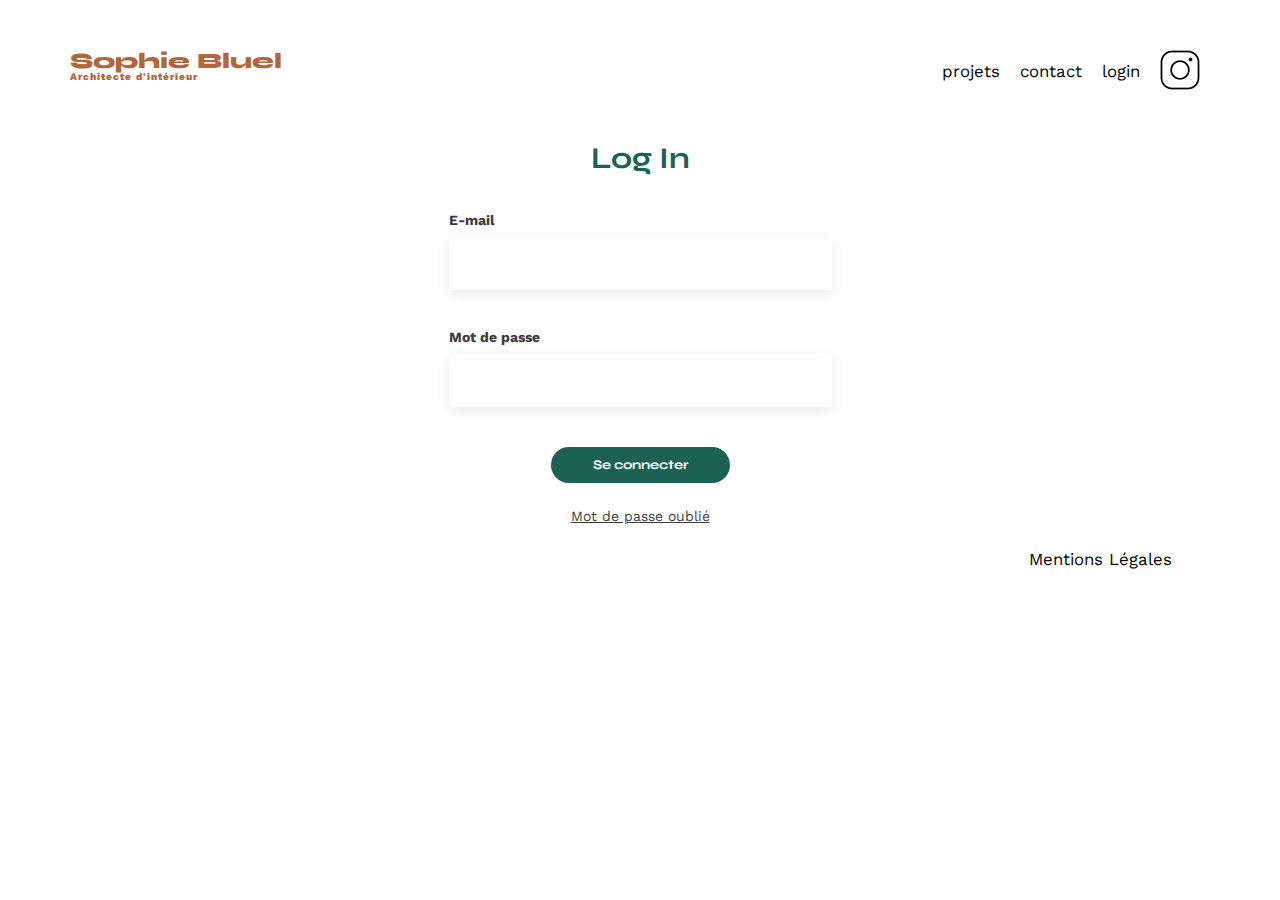
==== FrontEnd/login.html @ d12fe67e "Début du P3" ====
<!DOCTYPE html>
<html lang="fr">
<head>
	<meta charset="UTF-8">
	<title>Login - Sophie Bluel - Architecte d'intérieur</title>
	<meta name="viewport" content="width=device-width, initial-scale=1.0">
	<link rel="preconnect" href="https://fonts.googleapis.com">
	<link rel="preconnect" href="https://fonts.gstatic.com" crossorigin>
	<link href="https://fonts.googleapis.com/css2?family=Syne:wght@700;800&family=Work+Sans&display=swap" rel="stylesheet">
	<meta name="description" content="">
	<link rel="stylesheet" href="./assets/style.css">
	<link rel="stylesheet" href="./assets/login.css">
</head>

<body>
    <header>
        <h1>Sophie Bluel <span>Architecte d'intérieur</span></h1>
	    <nav>
		    <ul>
			    <li>projets</li>
			    <li>contact</li>
			    <li>login</li>
			    <li><img src="./assets/icons/instagram.png" alt="Instagram"></li>
		    </ul>
	    </nav>
    </header>

    <main>
		<div class="connection">
        	<h2>Log In</h2>
			<form action="#" method="post">
				<label for="email">E-mail</label>
				<input type="email" name="email" id="email">
				<label for="password">Mot de passe</label>
				<input type="password" name="password" id="password">
				<input type="submit" value="Se connecter">
			</form>
        	<a href="#" class="oubliMdp">Mot de passe oublié</a>
		</div>
    </main>

    <footer>
        <nav>
            <ul>
                <li>Mentions Légales</li>
            </ul>
        </nav>
    </footer>
</body>
</html>
---- FrontEnd/assets/style.css ----
/* http://meyerweb.com/eric/tools/css/reset/
   v2.0 | 20110126
   License: none (public domain)
*/

html, body, div, span, applet, object, iframe,
h1, h2, h3, h4, h5, h6, p, blockquote, pre,
a, abbr, acronym, address, big, cite, code,
del, dfn, em, img, ins, kbd, q, s, samp,
small, strike, strong, sub, sup, tt, var,
b, u, i, center,
dl, dt, dd, ol, ul, li,
fieldset, form, label, legend,
table, caption, tbody, tfoot, thead, tr, th, td,
article, aside, canvas, details, embed,
figure, figcaption, footer, header, hgroup,
menu, nav, output, ruby, section, summary,
time, mark, audio, video {
	margin: 0;
	padding: 0;
	border: 0;
	font-size: 100%;
	font: inherit;
	vertical-align: baseline;
}
/* HTML5 display-role reset for older browsers */
article, aside, details, figcaption, figure,
footer, header, hgroup, menu, nav, section {
	display: block;
}
body {
	line-height: 1;
}
ol, ul {
	list-style: none;
}
blockquote, q {
	quotes: none;
}
blockquote:before, blockquote:after,
q:before, q:after {
	content: '';
	content: none;
}
table {
	border-collapse: collapse;
	border-spacing: 0;
}
/** end reset css**/
body {
	max-width: 1140px;
	margin:auto;
	font-family: 'Work Sans' ;
	font-size: 14px;
}
header {
	display: flex;
	justify-content: space-between;
	margin: 50px 0
}
section {
	margin: 50px 0
}

h1{
	display: flex;
	flex-direction: column;
	font-family: 'Syne';
	font-size: 22px;
	font-weight: 800;
	color: #B1663C
}

h1 > span {
	font-family: 'Work Sans';
	font-size:10px;
	letter-spacing: 0.1em;
;
}

h2{
	font-family: 'Syne';
	font-weight: 700;
	font-size: 30px;
	color: #1D6154
}
nav ul {
	display: flex;
	align-items: center;
	list-style-type: none;

}
nav li {
	padding: 0 10px;
	font-size: 1.2em;
}

li:hover {
	color: #B1663C;
}
#introduction {
	display: flex;
	align-items: center;
}
#introduction figure {
	flex: 1
}
#introduction img {
	display: block;
	margin: auto;
	width: 80%;
}

#introduction article {
	flex: 1
}
#introduction h2 {
	margin-bottom: 1em;
}

#introduction p {
	margin-bottom: 0.5em;
}
#portfolio h2 {
	text-align: center;
	margin-bottom: 1em;
}
.gallery {
	width: 100%;
	display: grid;
	grid-template-columns: 1fr 1fr 1fr;
	grid-column-gap: 20px;
	grid-row-gap: 20px;
}

.gallery img {
	width: 100%;

}
#contact {
	width: 50%;
margin: auto;
}
#contact > * {
	text-align: center;

}
#contact h2{
	margin-bottom: 20px;
}
#contact form {
	text-align: left;
	margin-top:30px;
	display: flex;
	flex-direction: column;
}

#contact input {
	height: 50px;
	font-size: 1.2em;
	border: none;
	box-shadow: 0px 4px 14px rgba(0, 0, 0, 0.09);
}
#contact label {
	margin: 2em 0 1em 0;
}
#contact textarea {
	border: none;
	box-shadow: 0px 4px 14px rgba(0, 0, 0, 0.09);
}

input[type="submit"]{
	font-family: 'Syne';
	font-weight: 700;
	color: white;
	background-color: #1D6154;
	margin : 2em auto ;
	width: 180px;
	text-align: center;
	border-radius: 60px ;
}

footer nav ul {
	display: flex;
	justify-content: flex-end;
	margin: 2em
}
---- FrontEnd/assets/login.css ----
.connection {
    display: flex;
    flex-direction: column;
    align-items: center;
}

.connection form {
    display: flex;
    flex-direction: column;
    text-align: left;
}

h2, .oubliMdp {
    text-align: center;
}

#email, #password {
   width: 379px;
   height: 51px;
   border: none;
   box-shadow: 0px 4px 14px rgba(0, 0, 0, 0.09);
}

label {
    margin: 40px 0 10px 0;
    font-weight: bold;
    color: #3d3d3d;
}

input[type="submit"] {
    width: 179px;
    height: 36px;
    margin-top: 40px;
    border: none;
}

.oubliMdp {
    color: #3d3d3d;
}
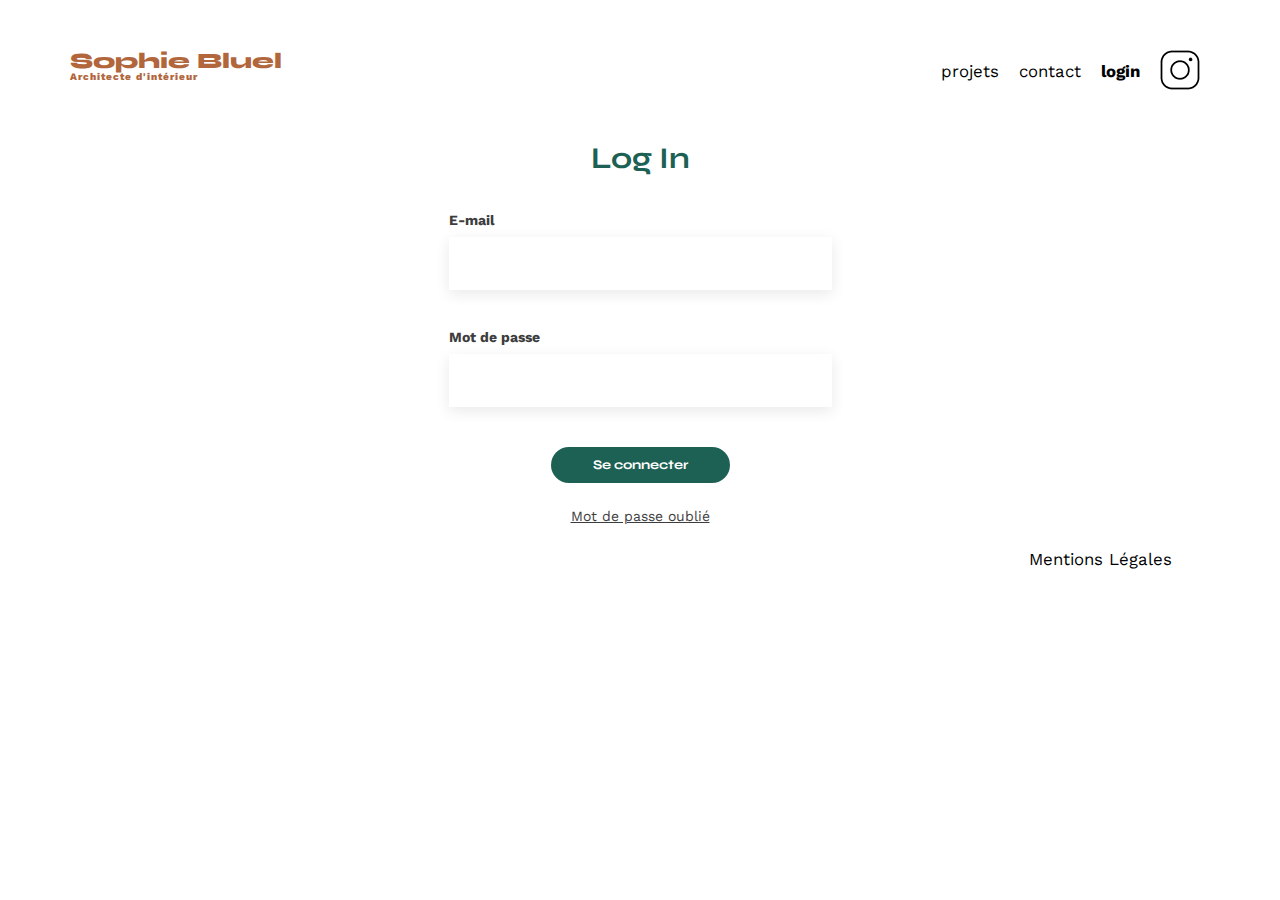
==== commit f1ab79c5: "réalisation de la page login" ====
--- a/FrontEnd/login.html
+++ b/FrontEnd/login.html
@@ -10,6 +10,7 @@
 	<meta name="description" content="">
 	<link rel="stylesheet" href="./assets/style.css">
 	<link rel="stylesheet" href="./assets/login.css">
+	<script src="./assets/js/login.js" defer></script>
 </head>
 
 <body>
@@ -19,7 +20,7 @@
 		    <ul>
 			    <li>projets</li>
 			    <li>contact</li>
-			    <li>login</li>
+			    <li class="login">login</li>
 			    <li><img src="./assets/icons/instagram.png" alt="Instagram"></li>
 		    </ul>
 	    </nav>
--- a/FrontEnd/assets/style.css
+++ b/FrontEnd/assets/style.css
@@ -95,6 +95,10 @@
 	font-size: 1.2em;
 }
 
+nav a {
+	text-decoration: none;
+}
+
 li:hover {
 	color: #B1663C;
 }
--- a/FrontEnd/assets/login.css
+++ b/FrontEnd/assets/login.css
@@ -12,6 +12,10 @@
 
 h2, .oubliMdp {
     text-align: center;
+}
+
+.login {
+    font-weight: bold;
 }
 
 #email, #password {
